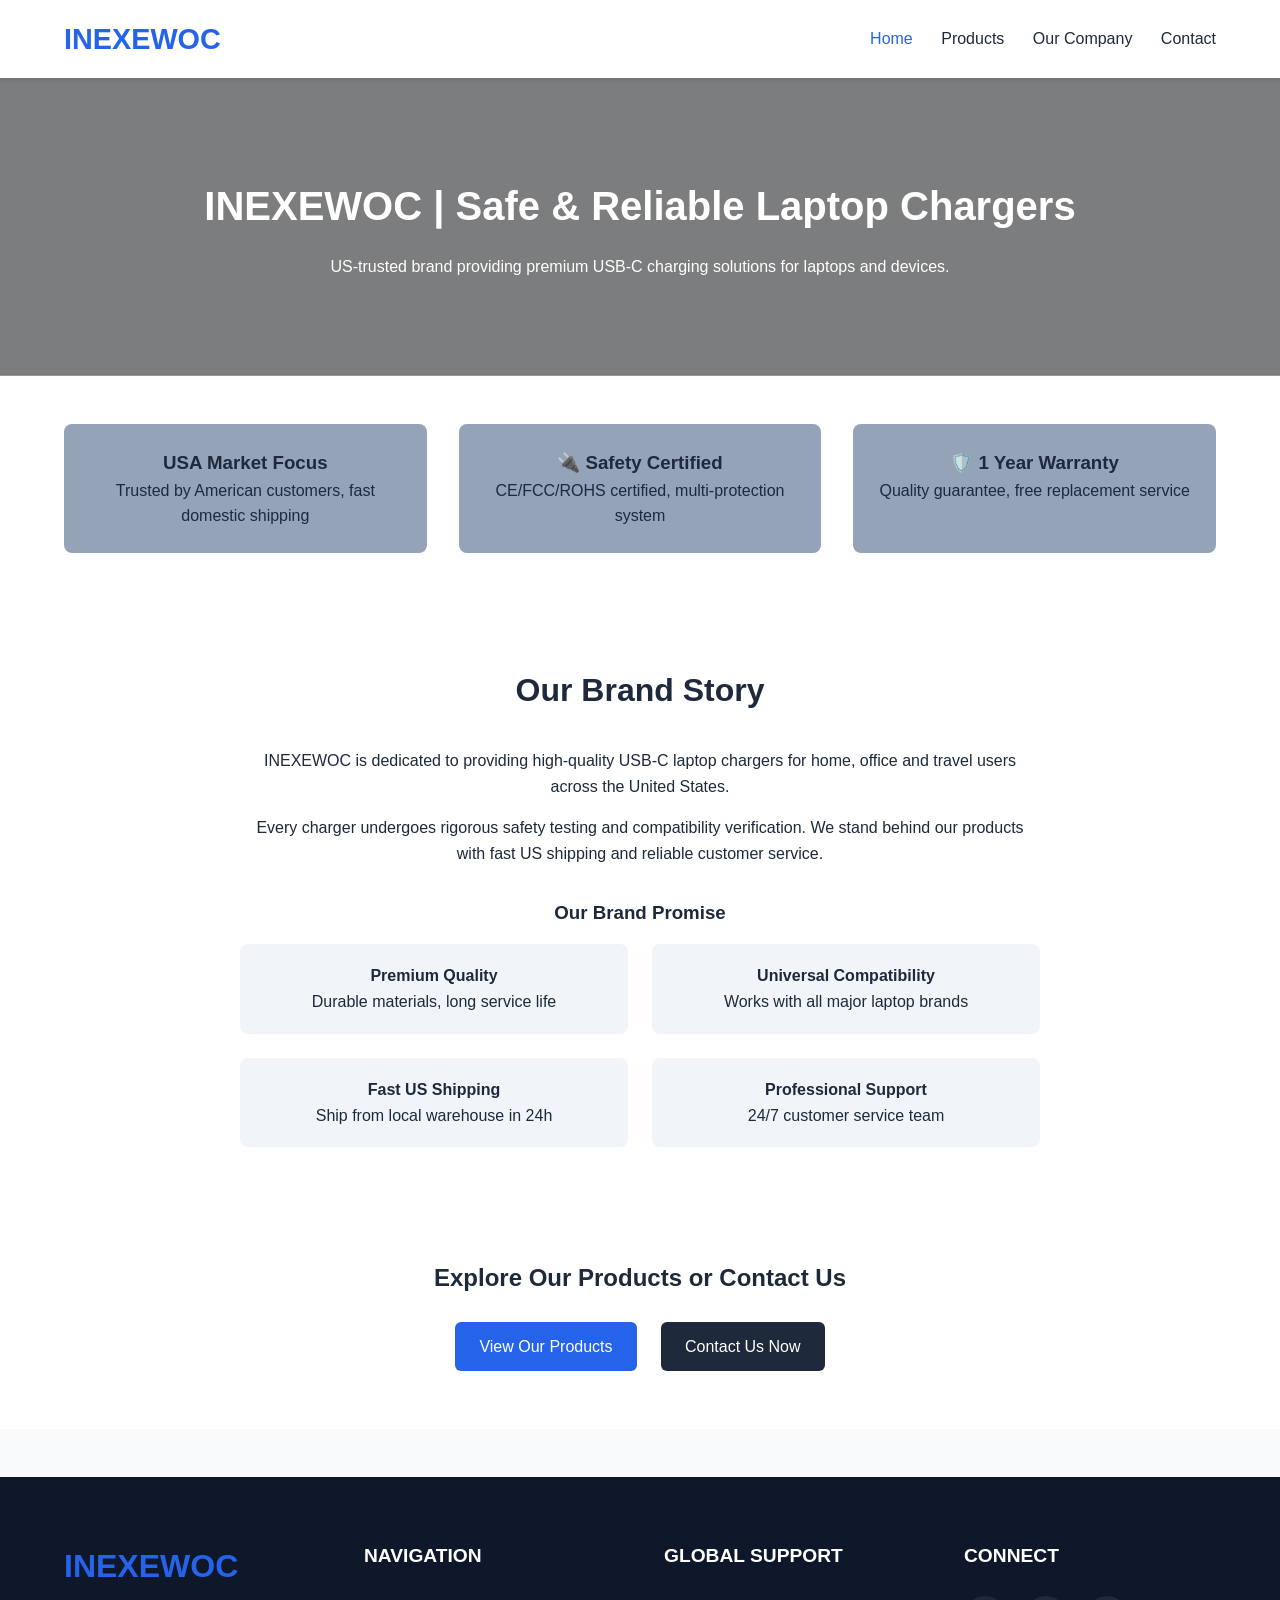
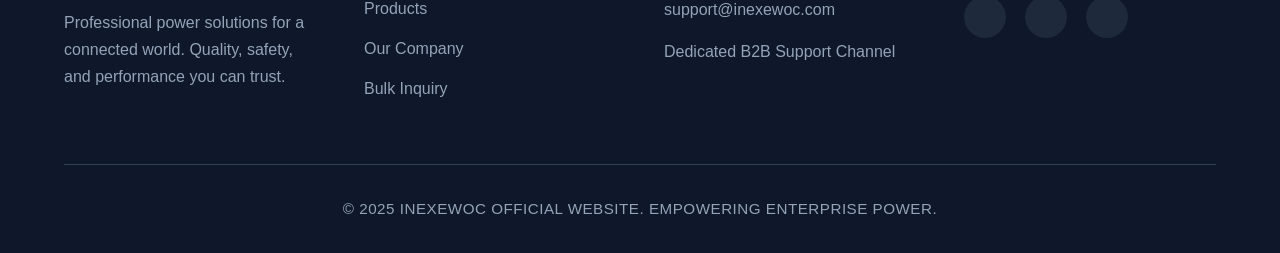
==== index.html @ 6255eaa0 "Update index.html" ====
<!DOCTYPE html>
<html lang="en">
<head>
    <meta charset="UTF-8">
    <meta name="viewport" content="width=device-width, initial-scale=1.0">
    <title>INEXEWOC | Premium Laptop Chargers USA</title>
    <meta name="description" content="INEXEWOC - High-quality laptop chargers for US customers. USB-C 45W/65W, CE/FCC/ROHS certified, 1-year warranty.">
    <link rel="stylesheet" href="css/style.css">
</head>
<body>
    <!-- 导航栏 -->
    <header class="navbar">
        <div class="container">
            <div class="logo">
                <h2>INEXEWOC</h2>
            </div>
            <nav class="nav-links">
                <a href="index.html" class="active">Home</a>
                <a href="products.html">Products</a>
                <a href="about.html">Our Company</a>
                <a href="contact.html">Contact</a>
            </nav>
        </div>
    </header>

    <!-- 品牌核心标语 -->
    <section class="hero">
        <div class="container hero-content">
            <h1>INEXEWOC | Safe & Reliable Laptop Chargers</h1>
            <p>US-trusted brand providing premium USB-C charging solutions for laptops and devices.</p>
        </div>
    </section>

    <!-- 核心优势 -->
    <section class="features">
        <div class="container">
            <div class="feature-box">
                <h3> USA Market Focus</h3>
                <p>Trusted by American customers, fast domestic shipping</p>
            </div>
            <div class="feature-box">
                <h3>🔌 Safety Certified</h3>
                <p>CE/FCC/ROHS certified, multi-protection system</p>
            </div>
            <div class="feature-box">
                <h3>🛡️ 1 Year Warranty</h3>
                <p>Quality guarantee, free replacement service</p>
            </div>
        </div>
    </section>

    <!-- 品牌介绍 -->
    <section class="content-section">
        <div class="container">
            <h2 class="section-title">Our Brand Story</h2>
            <p style="text-align:center; max-width:800px; margin:0 auto 1rem;">
                INEXEWOC is dedicated to providing high-quality USB-C laptop chargers for home, office and travel users across the United States.
            </p>
            <p style="text-align:center; max-width:800px; margin:0 auto 2rem;">
                Every charger undergoes rigorous safety testing and compatibility verification. We stand behind our products with fast US shipping and reliable customer service.
            </p>

            <h3 style="text-align:center; margin:2rem 0 1rem">Our Brand Promise</h3>
            <div style="display:grid; grid-template-columns:repeat(2,1fr); gap:1.5rem; max-width:800px; margin:0 auto;">
                <div style="background:#f1f5f9; padding:1.2rem; border-radius:8px; text-align:center;">
                    <h4>Premium Quality</h4>
                    <p>Durable materials, long service life</p>
                </div>
                <div style="background:#f1f5f9; padding:1.2rem; border-radius:8px; text-align:center;">
                    <h4>Universal Compatibility</h4>
                    <p>Works with all major laptop brands</p>
                </div>
                <div style="background:#f1f5f9; padding:1.2rem; border-radius:8px; text-align:center;">
                    <h4>Fast US Shipping</h4>
                    <p>Ship from local warehouse in 24h</p>
                </div>
                <div style="background:#f1f5f9; padding:1.2rem; border-radius:8px; text-align:center;">
                    <h4>Professional Support</h4>
                    <p>24/7 customer service team</p>
                </div>
            </div>
        </div>
    </section>

    <!-- 底部双按钮跳转 -->
    <section style="padding:3rem 0; background:white; text-align:center;">
        <div class="container">
            <h2 style="margin-bottom:1.5rem;">Explore Our Products or Contact Us</h2>
            <a href="products.html" class="btn" style="margin:0 10px 10px;">View Our Products</a>
            <a href="contact.html" class="btn" style="margin:0 10px 10px; background:#1e293b;">Contact Us Now</a>
        </div>
    </section>

    <!-- ======================================
         全新 1:1复刻原版四栏暗黑页脚 全网站统一版本
         ====================================== -->
    <footer>
        <div class="container">
            <div class="footer-container">
                <!-- 第一栏：品牌Logo + Slogan -->
                <div class="footer-column footer-brand">
                    <h2>INEXEWOC</h2>
                    <p>Professional power solutions for a connected world. Quality, safety, and performance you can trust.</p>
                </div>

                <!-- 第二栏：NAVIGATION 导航 -->
                <div class="footer-column">
                    <h3>Navigation</h3>
                    <div class="footer-nav-links">
                        <a href="products.html">Products</a>
                        <a href="about.html">Our Company</a>
                        <a href="bulk-inquiry.html">Bulk Inquiry</a>
                    </div>
                </div>

                <!-- 第三栏：GLOBAL SUPPORT 全球商务支持 -->
                <div class="footer-column footer-support">
                    <h3>Global Support</h3>
                    <p>support@inexewoc.com</p>
                    <p>Dedicated B2B Support Channel</p>
                </div>

                <!-- 第四栏：CONNECT 社交平台链接 -->
                <div class="footer-column">
                    <h3>Connect</h3>
                    <div class="social-links">
                        <a href="#" class="social-icon"><i class="fa-brands fa-linkedin-in"></i></a>
                        <a href="#" class="social-icon"><i class="fa-brands fa-x-twitter"></i></a>
                        <a href="#" class="social-icon"><i class="fa-brands fa-youtube"></i></a>
                    </div>
                </div>
            </div>

            <!-- 底部分割线 + 版权声明 -->
            <div class="footer-bottom">
                <p>© 2025 INEXEWOC OFFICIAL WEBSITE. EMPOWERING ENTERPRISE POWER.</p>
            </div>
        </div>
    </footer>
</body>
</html>
---- css/style.css ----
/* 全局基础样式 */
* {
    margin: 0;
    padding: 0;
    box-sizing: border-box;
    font-family: 'Segoe UI', Arial, sans-serif;
}

:root {
    --primary: #2563eb; /* INEXEWOC品牌蓝色主色 */
    --dark-main: #0f172a; /* 页脚极致深蓝暗黑背景（1:1匹配原图） */
    --dark-card: #1e293b;
    --light: #f8fafc;
    --gray: #94a3b8;
    --gray-line: #334155; /* 分割线颜色 */
}

body {
    color: var(--dark-card);
    background: var(--light);
    line-height: 1.6;
}

.container {
    width: 90%;
    max-width: 1200px;
    margin: 0 auto;
}

/* 导航栏 原有样式完全保留 */
.navbar {
    background: white;
    box-shadow: 0 2px 4px rgba(0,0,0,0.1);
    padding: 1rem 0;
    position: sticky;
    top: 0;
    z-index: 99;
}

.navbar .container {
    display: flex;
    justify-content: space-between;
    align-items: center;
}

.logo h2 {
    color: var(--primary);
    font-size: 1.8rem;
    font-weight: 700;
}

.nav-links a {
    margin-left: 1.5rem;
    text-decoration: none;
    color: var(--dark-card);
    font-weight: 500;
}

.nav-links a.active, .nav-links a:hover {
    color: var(--primary);
}

/* 按钮通用样式 原有全部保留 */
.btn {
    display: inline-block;
    background: var(--primary);
    color: white;
    padding: 12px 24px;
    border-radius: 6px;
    text-decoration: none;
    margin-top: 1rem;
    border: none;
    cursor: pointer;
    font-size: 1rem;
    transition: background 0.3s ease;
}
.btn:hover {
    background: #1d4ed8;
}

.btn-small {
    padding: 8px 16px;
    font-size: 0.9rem;
    background: var(--primary);
    color: white;
    border-radius: 4px;
    text-decoration: none;
    display: inline-block;
    margin-top: 0.5rem;
}

/* 首页英雄区 原有全部保留 */
.hero {
    background: linear-gradient(rgba(0,0,0,0.5), rgba(0,0,0,0.5)), url('https://images.unsplash.com/photo-1535905557558-afc4877a26fc?ixlib=rb-4.0.3&auto=format&fit=crop&w=1200&q=80');
    background-size: cover;
    background-position: center;
    color: white;
    text-align: center;
    padding: 6rem 0;
}

.hero-content h1 {
    font-size: 2.5rem;
    margin-bottom: 1rem;
}

/* 品牌优势模块 原有全部保留 */
.features {
    padding: 3rem 0;
    background: white;
}

.features .container {
    display: grid;
    grid-template-columns: repeat(3, 1fr);
    gap: 2rem;
    text-align: center;
}

.feature-box {
    padding: 1.5rem;
    background: var(--gray);
    border-radius: 8px;
}

/* 产品列表模块 原有全部保留 */
.products {
    padding: 4rem 0;
}

.section-title {
    text-align: center;
    font-size: 2rem;
    margin-bottom: 2rem;
}

.product-grid {
    display: grid;
    grid-template-columns: repeat(auto-fit, minmax(280px, 1fr));
    gap: 2rem;
}

.product-card {
    background: white;
    border-radius: 8px;
    padding: 1.5rem;
    text-align: center;
    box-shadow: 0 2px 8px rgba(0,0,0,0.08);
}

.product-img {
    height: 160px;
    background: var(--gray);
    border-radius: 6px;
    margin-bottom: 1rem;
    display: flex;
    align-items: center;
    justify-content: center;
    font-weight: bold;
    overflow: hidden;
}
.product-img img {
    width: 100%;
    height: 100%;
    object-fit: contain;
}

/* 页面通用头部标题 原有全部保留 */
.page-header {
    background: var(--primary);
    color: white;
    padding: 2rem 0;
    text-align: center;
}

/* 通用内容正文模块 原有全部保留 */
.content-section {
    padding: 4rem 0;
    background: white;
}

.content-section ul {
    margin-left: 1.5rem;
    margin-top: 1rem;
}

.content-section li {
    margin-bottom: 0.5rem;
}

/* 联系表单模块 原有全部保留 */
.contact-form {
    padding: 4rem 0;
}

.form-group {
    margin-bottom: 1.2rem;
}

.form-group label {
    display: block;
    margin-bottom: 0.5rem;
    font-weight: bold;
}

.form-group input, .form-group textarea, .form-group select {
    width: 100%;
    padding: 12px;
    border: 1px solid #ccc;
    border-radius: 6px;
    font-size: 1rem;
}

.contact-info {
    margin-top: 2rem;
    padding: 1.5rem;
    background: var(--gray);
    border-radius: 8px;
}

/* ======================================
   【全新重磅升级】1:1复刻原版 暗黑四栏页脚全部样式
   ====================================== */
footer {
    background: var(--dark-main); /* 原图同款深蓝暗黑背景 */
    color: var(--light);
    padding: 4rem 0 2rem;
    margin-top: 3rem;
}

/* 页脚主体四栏网格布局（桌面端4列均分） */
.footer-container {
    display: grid;
    grid-template-columns: repeat(4, 1fr);
    gap: 3rem;
    margin-bottom: 3rem;
}

/* 每一栏通用标题样式（全大写、粗体、白色） */
.footer-column h3 {
    font-size: 1.2rem;
    text-transform: uppercase;
    font-weight: 700;
    margin-bottom: 1.5rem;
    color: #ffffff;
}

/* 第一栏：品牌区 */
.footer-brand h2 {
    font-size: 2rem;
    font-weight: 700;
    color: var(--primary); /* 品牌蓝色Logo色，和原图蓝色标题一致 */
    margin-bottom: 1rem;
}
.footer-brand p {
    color: var(--gray);
    line-height: 1.7;
    max-width: 300px;
}

/* 第二栏：导航链接区 */
.footer-nav-links a {
    display: block;
    color: var(--gray);
    text-decoration: none;
    margin-bottom: 0.9rem;
    transition: color 0.3s ease;
}
.footer-nav-links a:hover {
    color: var(--primary);
}

/* 第三栏：全球商务支持区 */
.footer-support p {
    color: var(--gray);
    margin-bottom: 0.9rem;
    line-height: 1.7;
}

/* 第四栏：社交图标区 圆形图标样式 */
.social-links {
    display: flex;
    gap: 1.2rem;
}
.social-icon {
    width: 42px;
    height: 42px;
    border-radius: 50%; /* 原图同款圆形背景 */
    background-color: var(--dark-card);
    display: flex;
    align-items: center;
    justify-content: center;
    color: var(--light);
    font-size: 1.2rem;
    text-decoration: none;
    transition: all 0.3s ease;
}
.social-icon:hover {
    background-color: var(--primary);
    transform: translateY(-2px);
}

/* 页脚底部分割线 + 版权区域 */
.footer-bottom {
    border-top: 1px solid var(--gray-line); /* 原图顶部细分割线 */
    padding-top: 2rem;
    text-align: center;
    color: var(--gray);
    text-transform: uppercase; /* 版权文字全大写，1:1匹配原图 */
    font-size: 0.95rem;
    letter-spacing: 0.5px;
}

/* 移动端响应式适配：小屏幕自动4栏变纵向堆叠 */
@media (max-width: 900px) {
    .footer-container {
        grid-template-columns: repeat(2, 1fr);
        gap: 2.5rem;
    }
}
@media (max-width: 600px) {
    .footer-container {
        grid-template-columns: 1fr;
        gap: 2.5rem;
    }
    .features .container {
        grid-template-columns: 1fr;
    }
    .hero-content h1 {
        font-size: 1.8rem;
    }
    .nav-links a {
        margin-left: 0.8rem;
        font-size: 0.9rem;
    }
}

/* 引入Font Awesome社交图标字体（全网站通用图标库，无需本地图片） */
@import url('https://cdnjs.cloudflare.com/ajax/libs/font-awesome/6.4.0/css/all.min.css');
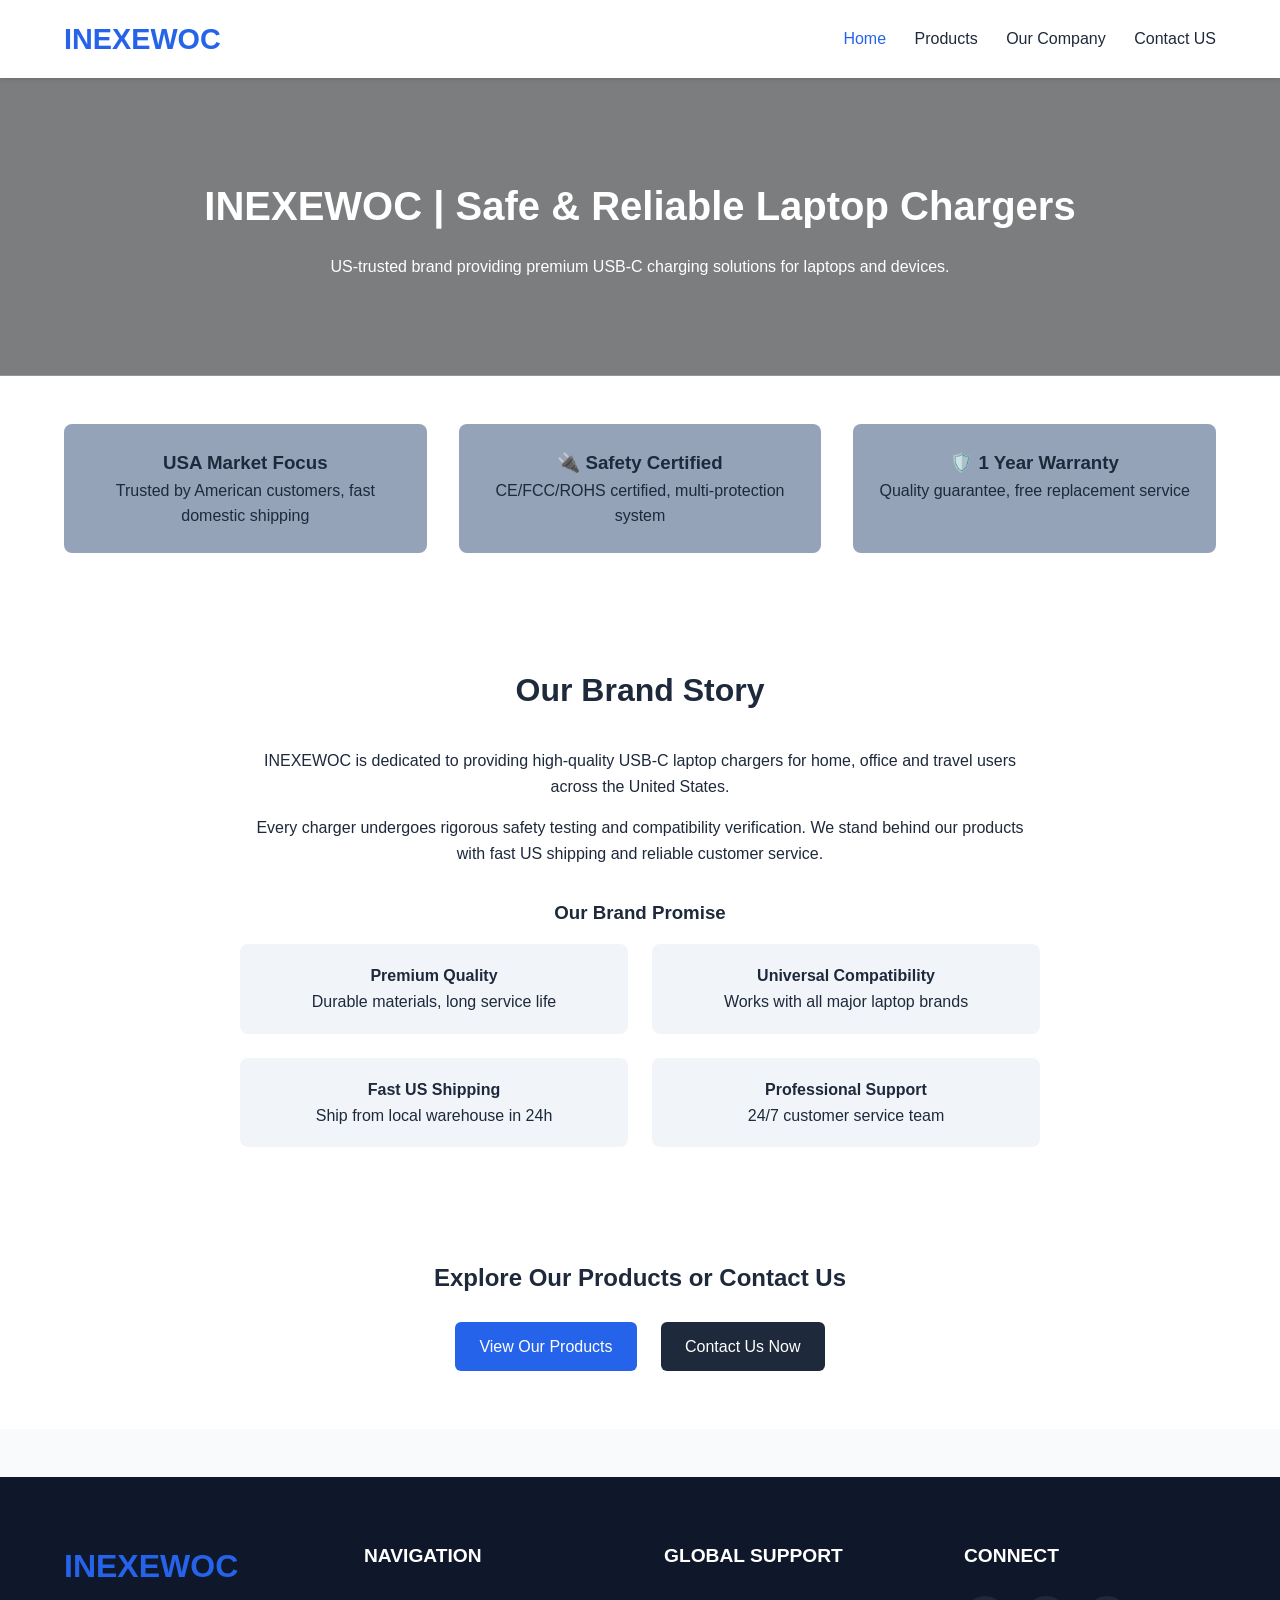
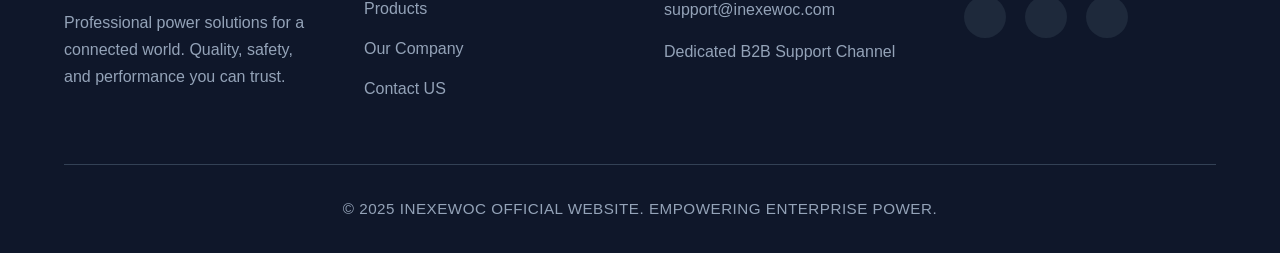
==== commit 5ec0c863: "Change 'Contact' link text to 'Contact US'" ====
--- a/index.html
+++ b/index.html
@@ -18,7 +18,7 @@
                 <a href="index.html" class="active">Home</a>
                 <a href="products.html">Products</a>
                 <a href="about.html">Our Company</a>
-                <a href="contact.html">Contact</a>
+                <a href="contact.html">Contact US</a>
             </nav>
         </div>
     </header>
@@ -109,7 +109,7 @@
                     <div class="footer-nav-links">
                         <a href="products.html">Products</a>
                         <a href="about.html">Our Company</a>
-                        <a href="bulk-inquiry.html">Bulk Inquiry</a>
+                         <a href="contact.html">Contact US</a>
                     </div>
                 </div>
 
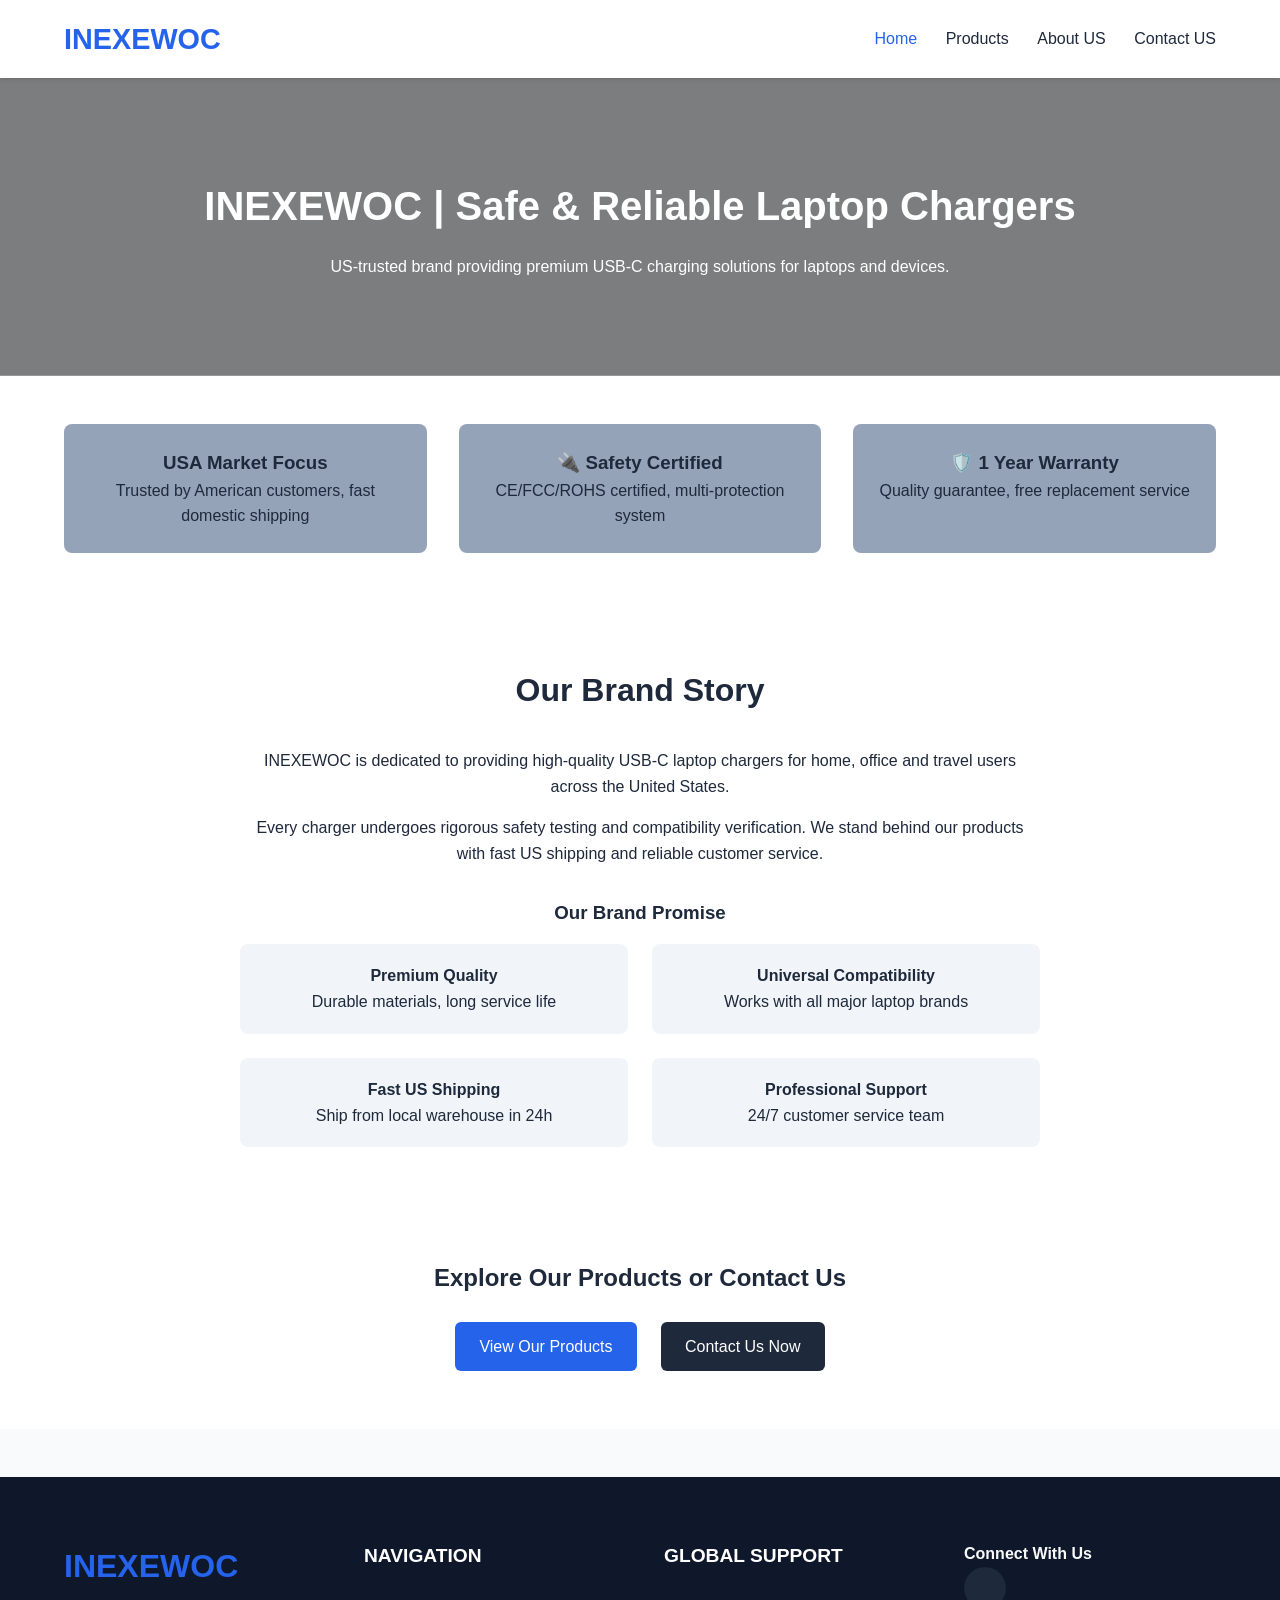
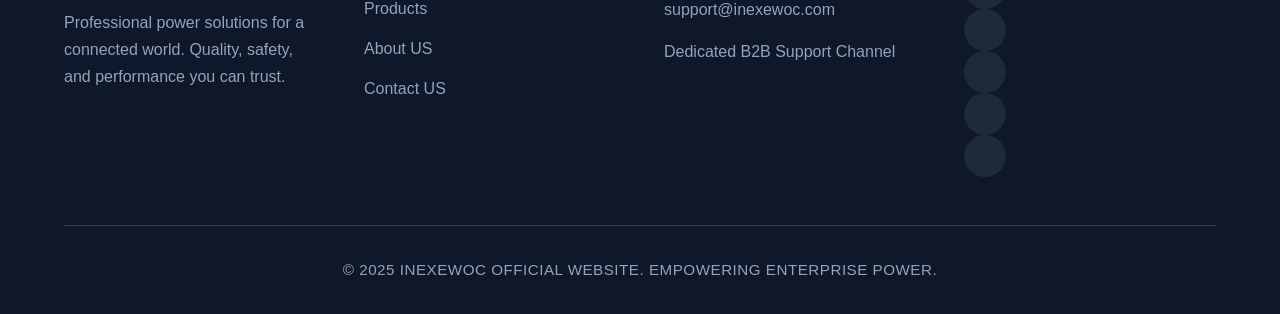
==== commit 7d3d3025: "Update index.html" ====
--- a/index.html
+++ b/index.html
@@ -17,7 +17,7 @@
             <nav class="nav-links">
                 <a href="index.html" class="active">Home</a>
                 <a href="products.html">Products</a>
-                <a href="about.html">Our Company</a>
+                <a href="about.html">About US</a>
                 <a href="contact.html">Contact US</a>
             </nav>
         </div>
@@ -108,7 +108,7 @@
                     <h3>Navigation</h3>
                     <div class="footer-nav-links">
                         <a href="products.html">Products</a>
-                        <a href="about.html">Our Company</a>
+                        <a href="about.html">About US</a>
                          <a href="contact.html">Contact US</a>
                     </div>
                 </div>
@@ -121,14 +121,17 @@
                 </div>
 
                 <!-- 第四栏：CONNECT 社交平台链接 -->
-                <div class="footer-column">
-                    <h3>Connect</h3>
-                    <div class="social-links">
-                        <a href="#" class="social-icon"><i class="fa-brands fa-linkedin-in"></i></a>
-                        <a href="#" class="social-icon"><i class="fa-brands fa-x-twitter"></i></a>
-                        <a href="#" class="social-icon"><i class="fa-brands fa-youtube"></i></a>
-                    </div>
+                <div class="footer-connect">
+                <h4>Connect With Us</h4>
+                <div class="icon-group">
+                    <!-- 纯span标签图标，无a标签、无href、完全不可点击跳转 -->
+                    <span class="social-icon"><i class="fa-brands fa-facebook-f"></i></span>
+                    <span class="social-icon"><i class="fa-brands fa-instagram"></i></span>
+                    <span class="social-icon"><i class="fa-brands fa-linkedin-in"></i></span>
+                    <span class="social-icon"><i class="fa-brands fa-x-twitter"></i></span>
+                    <span class="social-icon"><i class="fa-brands fa-amazon"></i></span>
                 </div>
+            </div>
             </div>
 
             <!-- 底部分割线 + 版权声明 -->
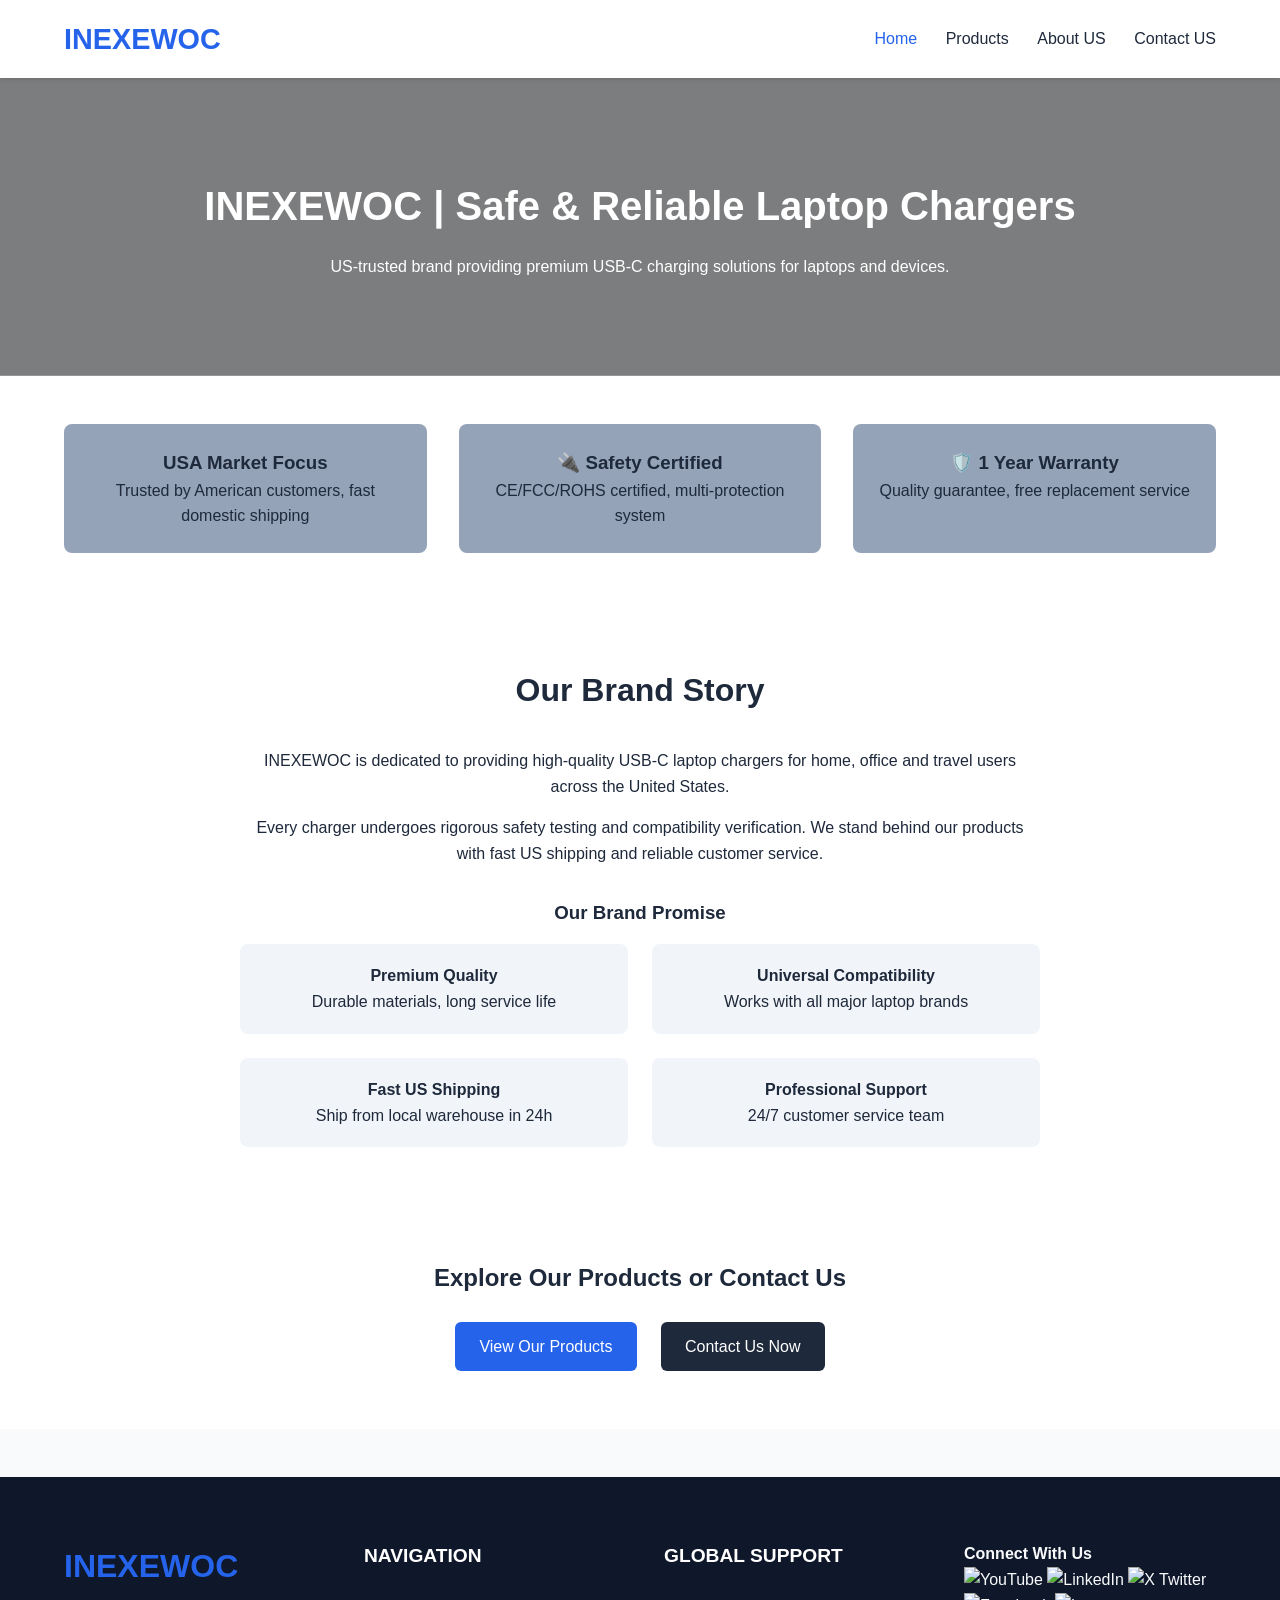
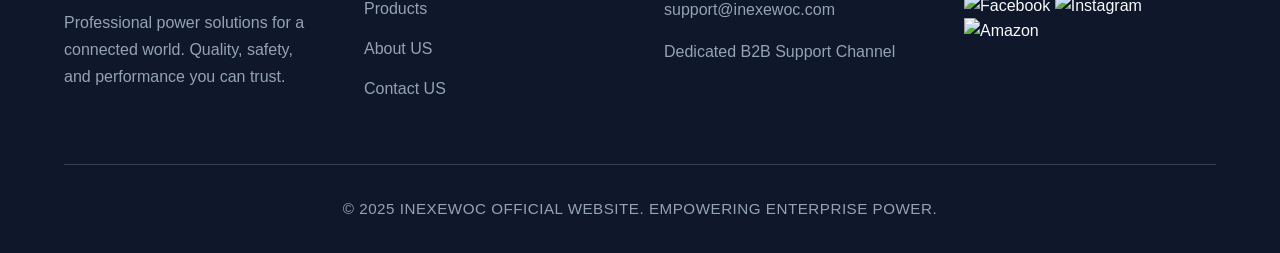
==== commit 906b53c2: "Update footer to use official social media logos Replaced social media icons with official logo imag" ====
--- a/index.html
+++ b/index.html
@@ -121,19 +121,32 @@
                 </div>
 
                 <!-- 第四栏：CONNECT 社交平台链接 -->
-                <div class="footer-connect">
+               <div class="footer-connect">
                 <h4>Connect With Us</h4>
                 <div class="icon-group">
-                    <!-- 纯span标签图标，无a标签、无href、完全不可点击跳转 -->
-                    <span class="social-icon"><i class="fa-brands fa-facebook-f"></i></span>
-                    <span class="social-icon"><i class="fa-brands fa-instagram"></i></span>
-                    <span class="social-icon"><i class="fa-brands fa-linkedin-in"></i></span>
-                    <span class="social-icon"><i class="fa-brands fa-x-twitter"></i></span>
-                    <span class="social-icon"><i class="fa-brands fa-amazon"></i></span>
+                    <!-- 全部为原生平台官方LOGO图片，span包裹，无任何超链接 -->
+                    <span class="social-logo">
+                        <img src="https://upload.wikimedia.org/wikipedia/commons/thumb/7/77/YouTube_logo_2017.svg/800px-YouTube_logo_2017.svg.png" alt="YouTube">
+                    </span>
+                    <span class="social-logo">
+                        <img src="https://upload.wikimedia.org/wikipedia/commons/thumb/c/ca/LinkedIn_logo_initials.png/800px-LinkedIn_logo_initials.png" alt="LinkedIn">
+                    </span>
+                    <span class="social-logo">
+                        <img src="https://upload.wikimedia.org/wikipedia/commons/thumb/4/4f/Twitter-logo.svg/800px-Twitter-logo.svg.png" alt="X Twitter">
+                    </span>
+                    <span class="social-logo">
+                        <img src="https://upload.wikimedia.org/wikipedia/commons/thumb/5/51/Facebook_f_logo_%282019%29.svg/800px-Facebook_f_logo_%282019%29.svg.png" alt="Facebook">
+                    </span>
+                    <span class="social-logo">
+                        <img src="https://upload.wikimedia.org/wikipedia/commons/thumb/a/a5/Instagram_icon.png/800px-Instagram_icon.png" alt="Instagram">
+                    </span>
+                    <span class="social-logo">
+                        <img src="https://upload.wikimedia.org/wikipedia/commons/thumb/4/4a/Amazon_icon.svg/800px-Amazon_icon.svg.png" alt="Amazon">
+                    </span>
                 </div>
             </div>
-            </div>
-
+        </div>
+        <div class="copyright">
             <!-- 底部分割线 + 版权声明 -->
             <div class="footer-bottom">
                 <p>© 2025 INEXEWOC OFFICIAL WEBSITE. EMPOWERING ENTERPRISE POWER.</p>
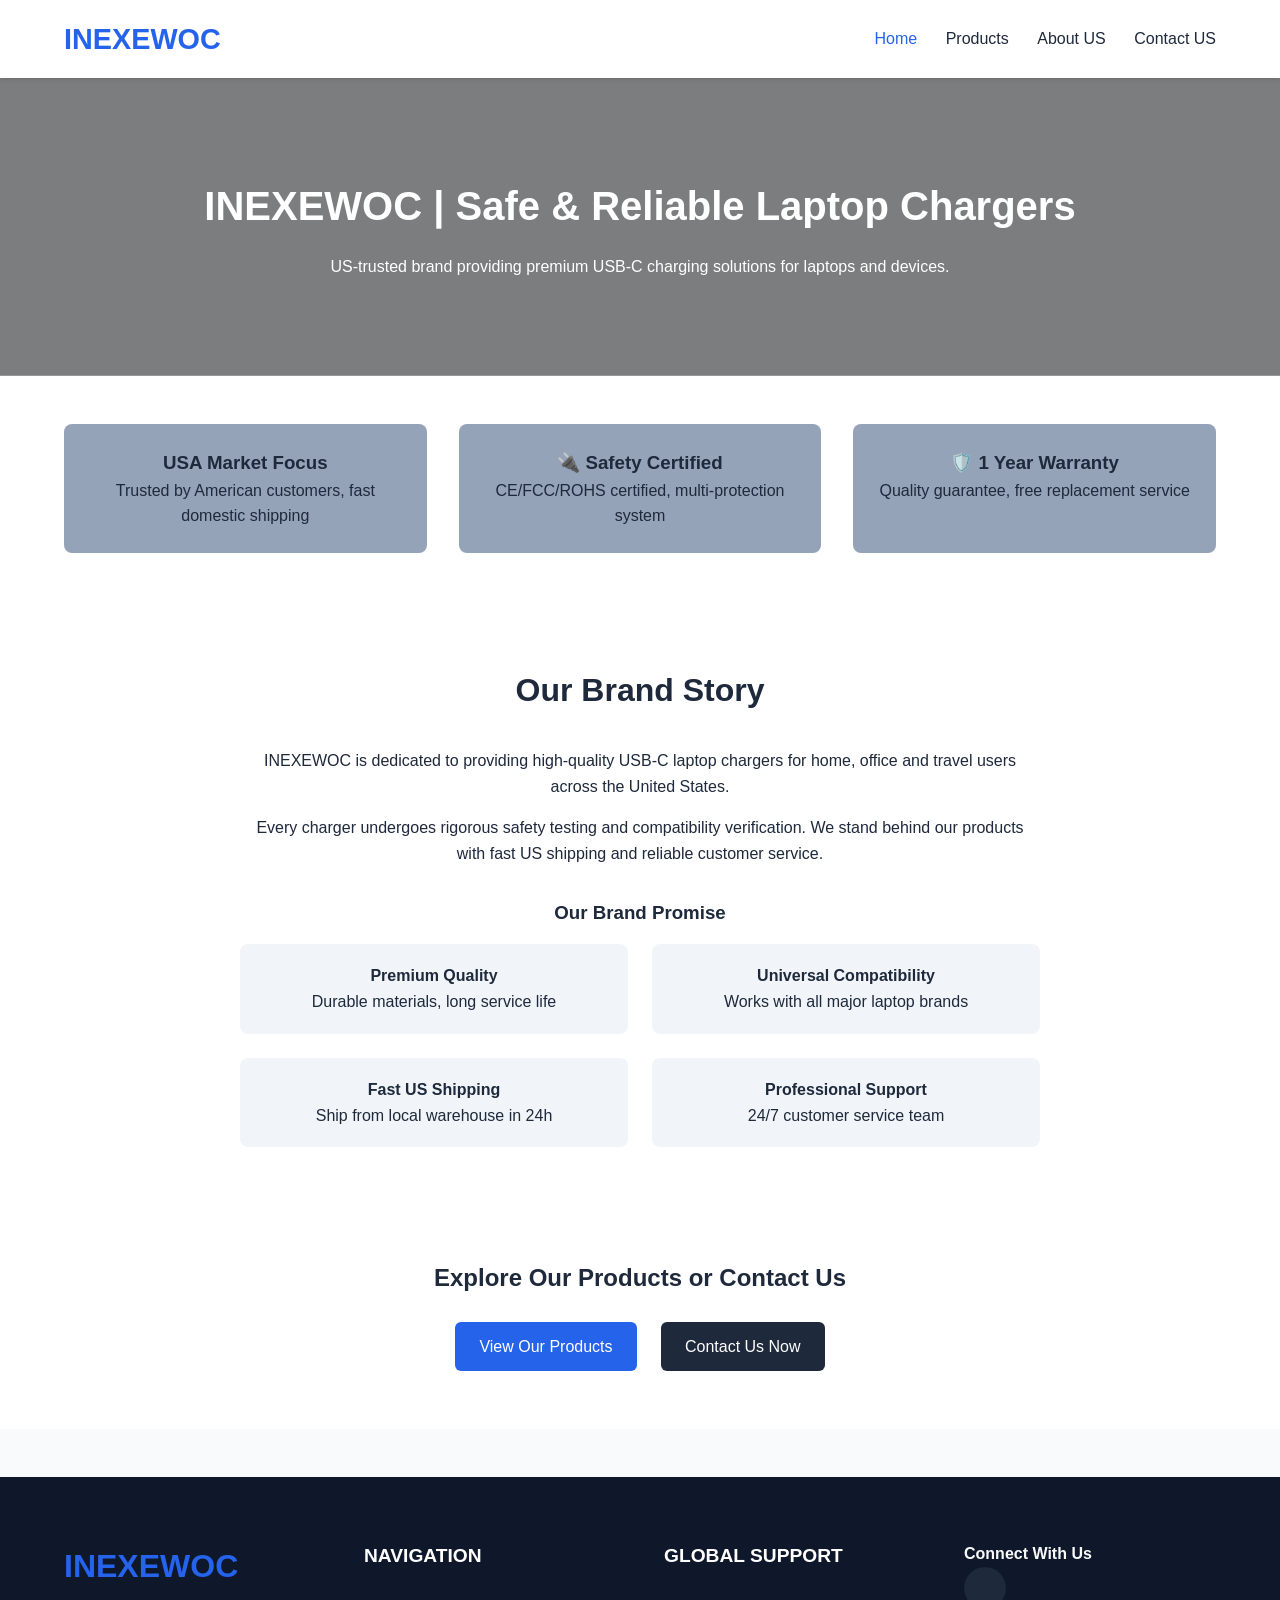
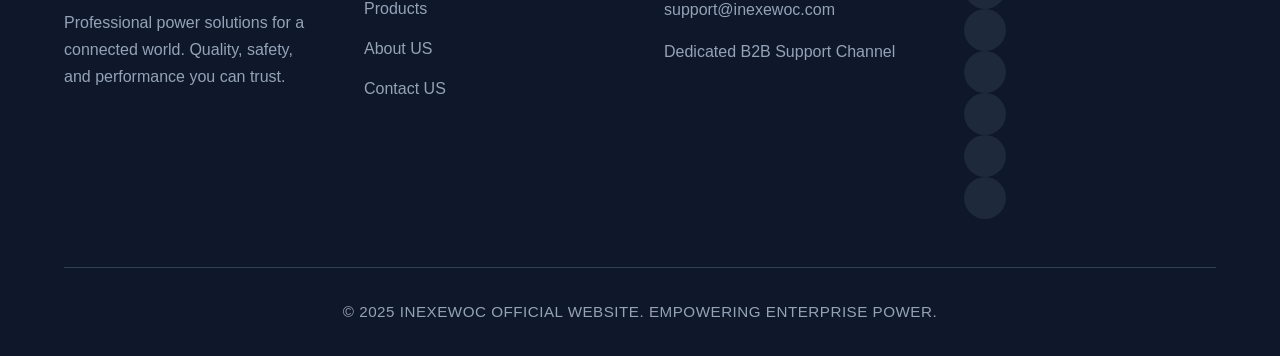
==== commit 8cf47452: "Update index.html" ====
--- a/index.html
+++ b/index.html
@@ -124,25 +124,13 @@
                <div class="footer-connect">
                 <h4>Connect With Us</h4>
                 <div class="icon-group">
-                    <!-- 全部为原生平台官方LOGO图片，span包裹，无任何超链接 -->
-                    <span class="social-logo">
-                        <img src="https://upload.wikimedia.org/wikipedia/commons/thumb/7/77/YouTube_logo_2017.svg/800px-YouTube_logo_2017.svg.png" alt="YouTube">
-                    </span>
-                    <span class="social-logo">
-                        <img src="https://upload.wikimedia.org/wikipedia/commons/thumb/c/ca/LinkedIn_logo_initials.png/800px-LinkedIn_logo_initials.png" alt="LinkedIn">
-                    </span>
-                    <span class="social-logo">
-                        <img src="https://upload.wikimedia.org/wikipedia/commons/thumb/4/4f/Twitter-logo.svg/800px-Twitter-logo.svg.png" alt="X Twitter">
-                    </span>
-                    <span class="social-logo">
-                        <img src="https://upload.wikimedia.org/wikipedia/commons/thumb/5/51/Facebook_f_logo_%282019%29.svg/800px-Facebook_f_logo_%282019%29.svg.png" alt="Facebook">
-                    </span>
-                    <span class="social-logo">
-                        <img src="https://upload.wikimedia.org/wikipedia/commons/thumb/a/a5/Instagram_icon.png/800px-Instagram_icon.png" alt="Instagram">
-                    </span>
-                    <span class="social-logo">
-                        <img src="https://upload.wikimedia.org/wikipedia/commons/thumb/4/4a/Amazon_icon.svg/800px-Amazon_icon.svg.png" alt="Amazon">
-                    </span>
+                    <!-- 纯CSS Font Awesome图标，无圆圈背景，直接展示平台logo -->
+                    <span class="social-icon" title="YouTube"><i class="fa-brands fa-youtube" style="color: #FF0000;"></i></span>
+                    <span class="social-icon" title="LinkedIn"><i class="fa-brands fa-linkedin-in" style="color: #0077B5;"></i></span>
+                    <span class="social-icon" title="X (Twitter)"><i class="fa-brands fa-x-twitter" style="color: #1DA1F2;"></i></span>
+                    <span class="social-icon" title="Facebook"><i class="fa-brands fa-facebook-f" style="color: #1877F2;"></i></span>
+                    <span class="social-icon" title="Instagram"><i class="fa-brands fa-instagram" style="color: #E4405F;"></i></span>
+                    <span class="social-icon" title="Amazon"><i class="fa-brands fa-amazon" style="color: #FF9900;"></i></span>
                 </div>
             </div>
         </div>
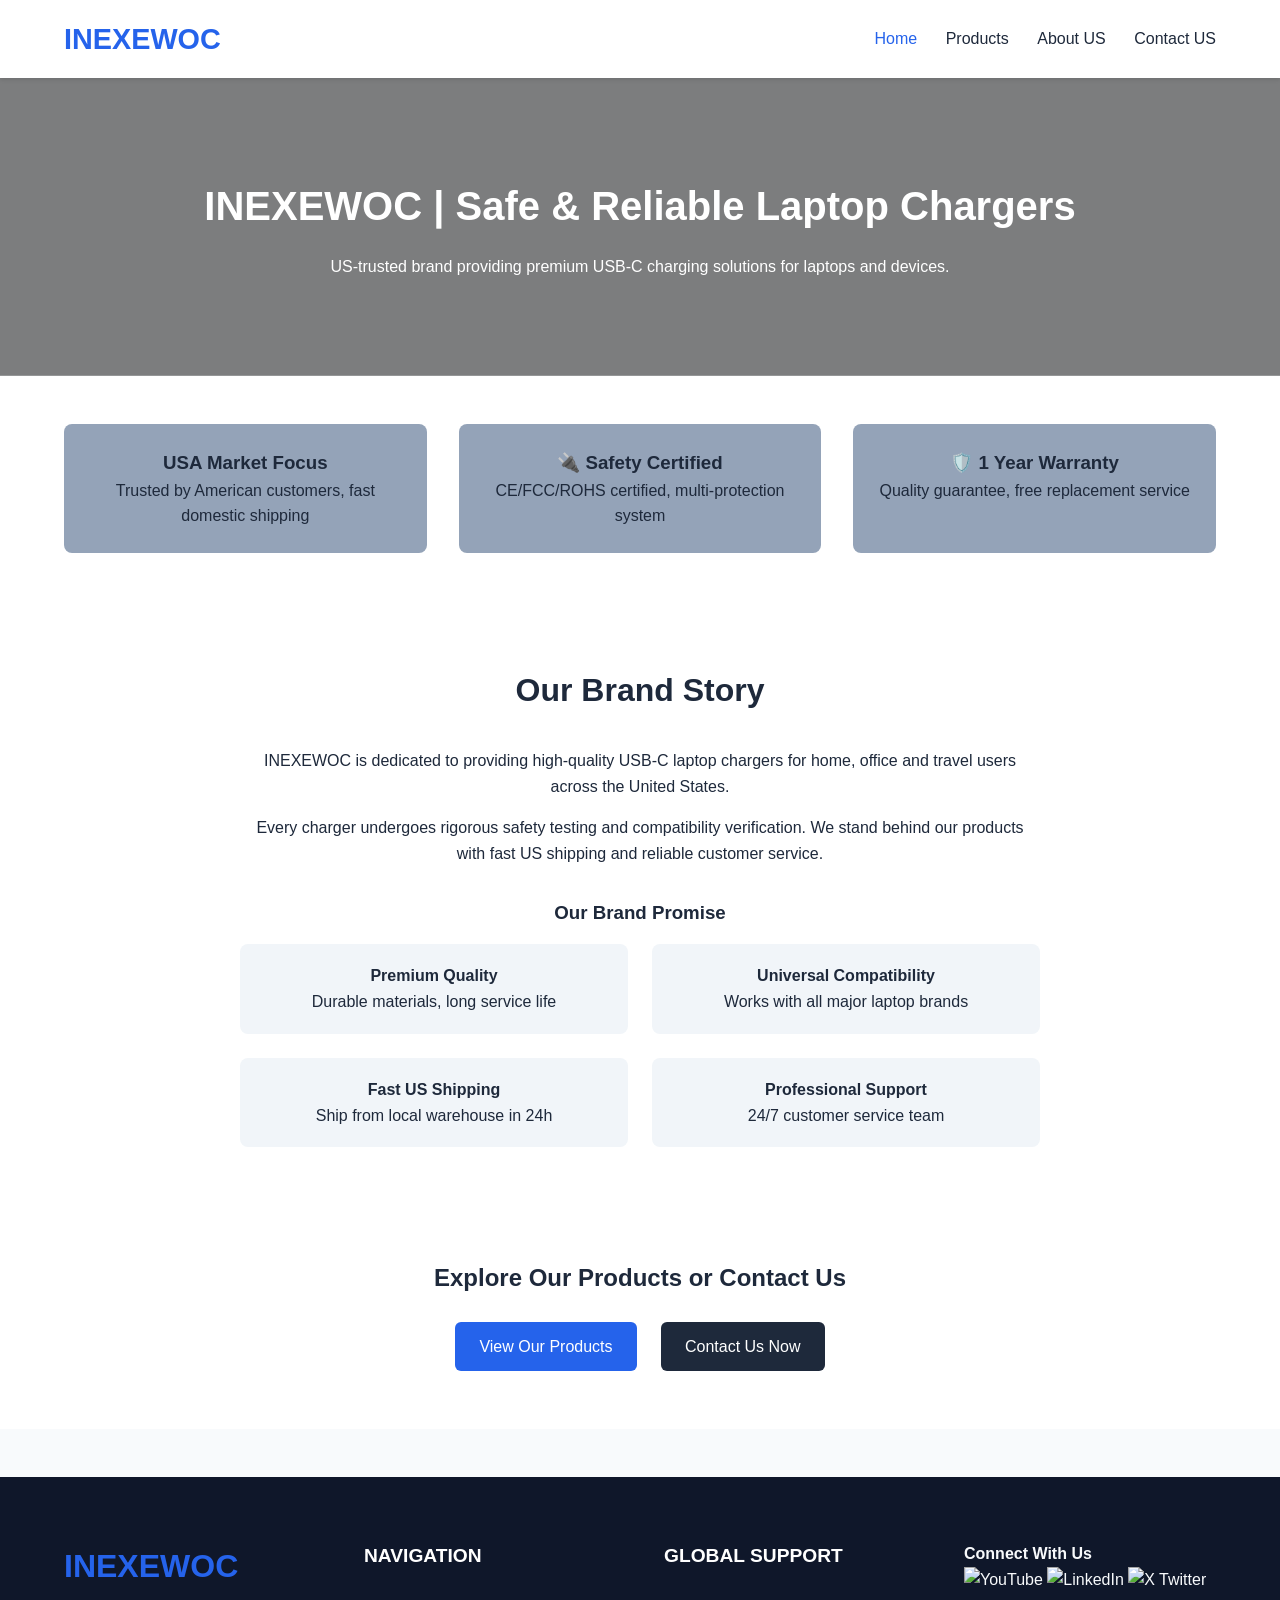
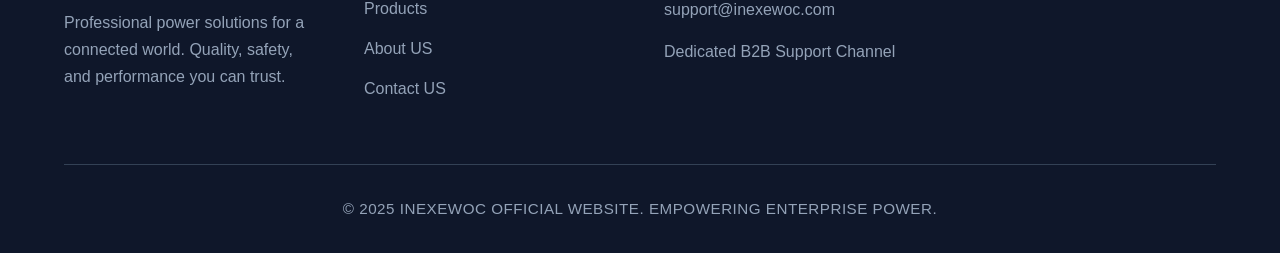
==== commit bf590ddf: "Update index.html" ====
--- a/index.html
+++ b/index.html
@@ -124,14 +124,17 @@
                <div class="footer-connect">
                 <h4>Connect With Us</h4>
                 <div class="icon-group">
-                    <!-- 纯CSS Font Awesome图标，无圆圈背景，直接展示平台logo -->
-                    <span class="social-icon" title="YouTube"><i class="fa-brands fa-youtube" style="color: #FF0000;"></i></span>
-                    <span class="social-icon" title="LinkedIn"><i class="fa-brands fa-linkedin-in" style="color: #0077B5;"></i></span>
-                    <span class="social-icon" title="X (Twitter)"><i class="fa-brands fa-x-twitter" style="color: #1DA1F2;"></i></span>
-                    <span class="social-icon" title="Facebook"><i class="fa-brands fa-facebook-f" style="color: #1877F2;"></i></span>
-                    <span class="social-icon" title="Instagram"><i class="fa-brands fa-instagram" style="color: #E4405F;"></i></span>
-                    <span class="social-icon" title="Amazon"><i class="fa-brands fa-amazon" style="color: #FF9900;"></i></span>
-                </div>
+                    <!-- 全部为原生平台官方LOGO图片，span包裹，无任何超链接 -->
+                    <span class="social-logo">
+                        <img src="https://user8715.cn.imgto.link/public/20260420/oip-c.avif" alt="YouTube">
+                    </span>
+                    <span class="social-logo">
+                        <img src="https://user8715.cn.imgto.link/public/20260420/oip-c-2.avif" alt="LinkedIn">
+                    </span>
+                    <span class="social-logo">
+                        <img src="https://user8715.cn.imgto.link/public/20260420/oip-c-1.avif" alt="X Twitter">
+                    </span>
+                 </div>
             </div>
         </div>
         <div class="copyright">
